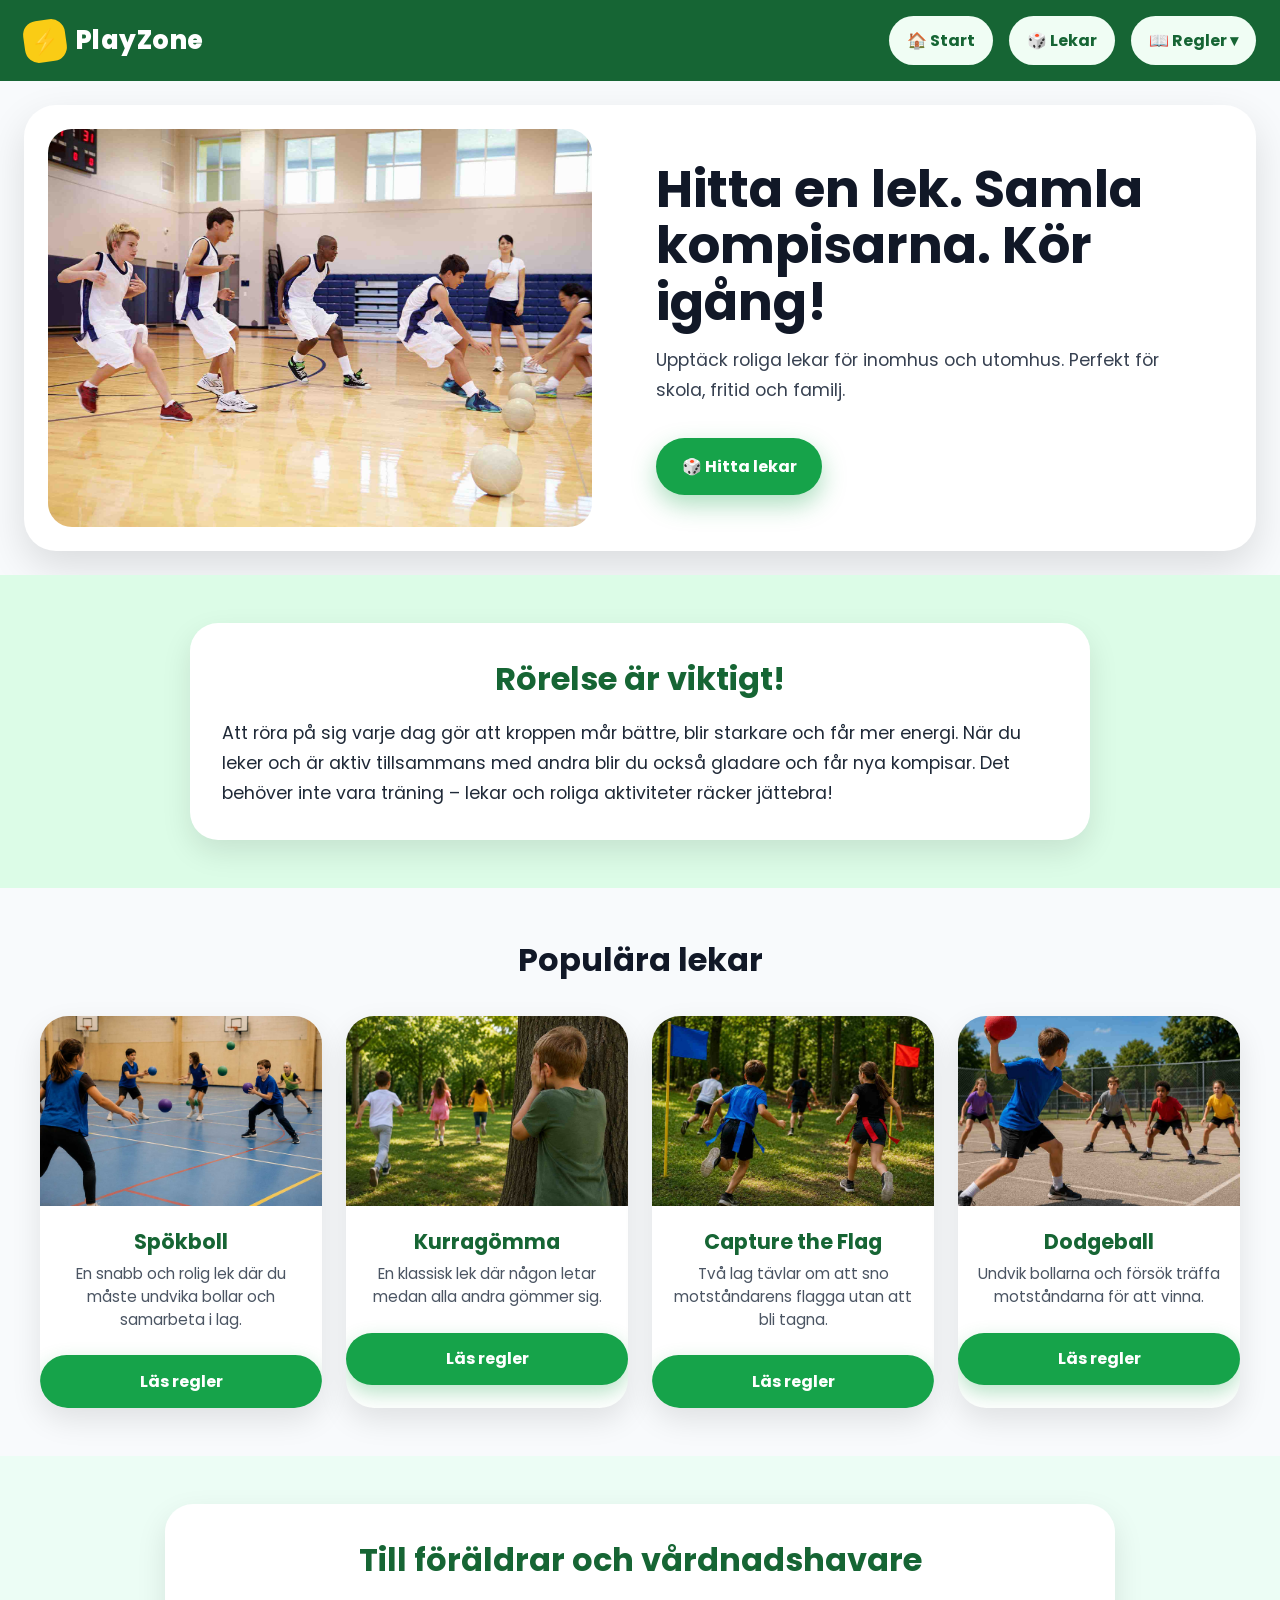
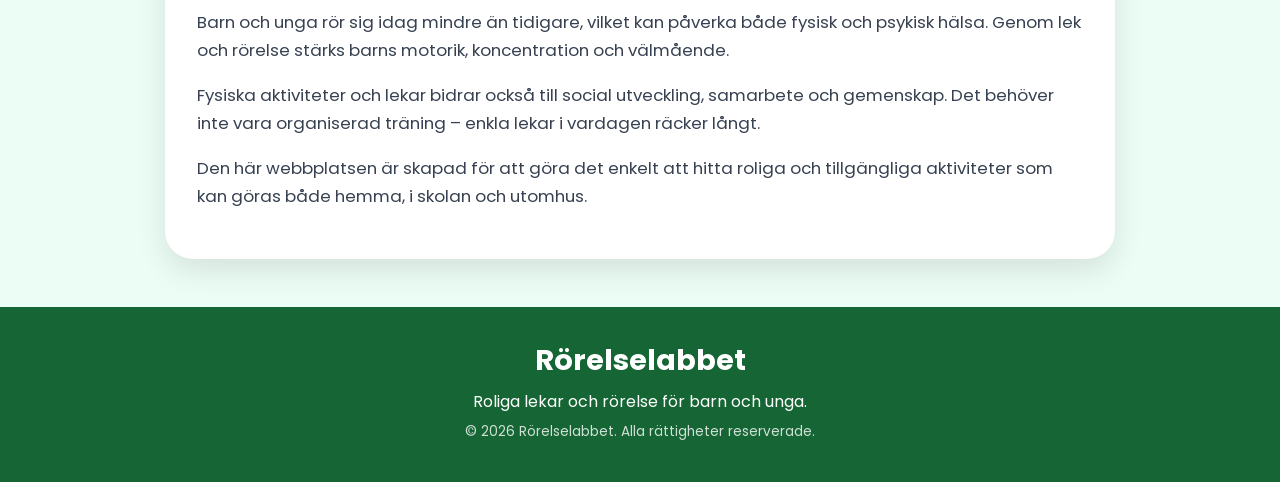
==== index.html @ 44d706b6 "Första versionen av PlayZone" ====
<!DOCTYPE html>
<html lang="sv">
<head>
    <meta charset="UTF-8">
    <meta name="viewport" content="width=device-width, initial-scale=1.0">
    <title>Rörelselabbet</title>

    <link rel="preconnect" href="https://fonts.googleapis.com">
    <link href="https://fonts.googleapis.com/css2?family=Poppins:wght@400;500;600;700&display=swap" rel="stylesheet">

    <link rel="stylesheet" href="css/index.style.css">
</head>
<body>

<nav>
    <div class="logo">
    <span class="logo-icon">⚡</span>
    <span class="logo-text">PlayZone</span>
</div>

    <input type="checkbox" id="menu-toggle">
</div>

    <div class="nav-links">

        <a href="index.html">🏠 Start</a>

        <a href="lekar.html">🎲 Lekar</a>

        <div class="dropdown">

           
<details class="dropdown-menu">
    <summary>📖 Regler ▾</summary>
                <a href="spokboll.html">Spökboll</a>
                <a href="kurragomma.html">Kurragömma</a>
                <a href="capturetheflagg.html">Capture the Flag</a>
                <a href="dogdeball.html">Dodgeball</a>
                <a href="stafett.html">Stafett</a>
                <a href="tagen.html">Tagen</a>
                <a href="king.html">King</a>
                <a href="hinderbana.html">Hinderbana</a>
            </div>

        </div>

    </div>
</nav>

<section class="hero">
    <div class="hero-split">

        <div class="hero-image">
            <img src="images/startsida.jpg" alt="Barn som leker">
        </div>

        <div class="hero-text">
          

            <h1>Hitta en lek. Samla kompisarna. Kör igång!</h1>

            <p>
                Upptäck roliga lekar för inomhus och utomhus.
                Perfekt för skola, fritid och familj.
            </p>

            <a href="lekar.html" class="hero-btn">🎲 Hitta lekar</a>
        </div>

    </div>
</section>

<section class="info-section">
    <div class="info-box">
        <h2>Rörelse är viktigt!</h2>

        <p>
            Att röra på sig varje dag gör att kroppen mår bättre, blir starkare och får mer energi.
            När du leker och är aktiv tillsammans med andra blir du också gladare och får nya kompisar.
            Det behöver inte vara träning – lekar och roliga aktiviteter räcker jättebra!
        </p>
    </div>
</section>

<section class="cards-section">
    <h2>Populära lekar</h2>

    <div class="cards-grid">

        <div class="card">
            <img src="images/spokboll.jpg" alt="Spökboll">
            <div class="card-content">
                <h3>Spökboll</h3>
                <p>En snabb och rolig lek där du måste undvika bollar och samarbeta i lag.</p>
                 <a href="spokboll.html" class="game-btn">Läs regler</a>
            </div>
        </div>

        <div class="card">
            <img src="images/kurragomma.jpg" alt="Kurragömma">
            <div class="card-content">
                <h3>Kurragömma</h3>
                <p>En klassisk lek där någon letar medan alla andra gömmer sig.</p>
                 <a href="kurragomma.html" class="game-btn">Läs regler</a>
            </div>
        </div>

        <div class="card">
            <img src="images/capturetheflagg.jpg" alt="Capture the Flag">
            <div class="card-content">
                <h3>Capture the Flag</h3>
                <p>Två lag tävlar om att sno motståndarens flagga utan att bli tagna.</p>
                 <a href="capturetheflagg.html" class="game-btn">Läs regler</a>
            </div>
        </div>

        <div class="card">
            <img src="images/dogdeball.jpg" alt="Dodgeball">
            <div class="card-content">
                <h3>Dodgeball</h3>
                <p>Undvik bollarna och försök träffa motståndarna för att vinna.</p>
                  <a href="dogdeball.html" class="game-btn">Läs regler</a>
            </div>
        </div>

    </div>
</section>

<section class="parents-section">
    <div class="parents-box">
        <h2>Till föräldrar och vårdnadshavare</h2>

        <p>
            Barn och unga rör sig idag mindre än tidigare, vilket kan påverka både fysisk och psykisk hälsa.
            Genom lek och rörelse stärks barns motorik, koncentration och välmående.
        </p>

        <p>
            Fysiska aktiviteter och lekar bidrar också till social utveckling, samarbete och gemenskap.
            Det behöver inte vara organiserad träning – enkla lekar i vardagen räcker långt.
        </p>

        <p>
            Den här webbplatsen är skapad för att göra det enkelt att hitta roliga och tillgängliga aktiviteter
            som kan göras både hemma, i skolan och utomhus.
        </p>
    </div>
</section>

<footer class="footer">
    <div class="footer-content">
        <h3>Rörelselabbet</h3>

        <p>Roliga lekar och rörelse för barn och unga.</p>

        <p class="small-text">
            © 2026 Rörelselabbet. Alla rättigheter reserverade.
        </p>
    </div>
</footer>

</body>
</html>
---- css/index.style.css ----
*{
    margin: 0;
    padding: 0;
    box-sizing: border-box;
}

body{
    font-family: "Poppins", Arial, sans-serif;
    background: #F8FAFC;
    color: #1F2937;
}

/* NAVIGATION */

nav{
    background: #166534;
    padding: 1rem 1.5rem;
}

.nav-container{
    display: flex;
    justify-content: space-between;
    align-items: center;
}

.logo{
    display: flex;
    align-items: center;
    gap: 0.6rem;

    color: white;
    font-weight: 800;
}

.logo-icon{
    background: #FACC15;
    color: #166534;

    width: 42px;
    height: 42px;

    display: flex;
    align-items: center;
    justify-content: center;

    border-radius: 14px;

    font-size: 1.4rem;

    transform: rotate(-8deg);
}

.logo-text{
    font-size: 1.6rem;
    letter-spacing: 0.5px;
}

.menu-btn{
    color: white;
    font-size: 2rem;
    cursor: pointer;
}

#menu-toggle{
    display: none;
}

.nav-links{
    display: none;
    flex-direction: column;
    gap: 1rem;
    margin-top: 1rem;
}

.nav-links a{
    text-decoration: none;
    color: #166534;
    background: #F0FDF4;
    padding: 12px 18px;
    border-radius: 999px;
    font-weight: 700;
    transition: 0.2s;
}

.nav-links a:hover{
    background: #BBF7D0;
    transform: translateY(-2px);
}

#menu-toggle:checked ~ .nav-links{
    display: flex;
}

/* ===== REGELMENY ===== */

.dropdown-menu{
    position: relative;
}

.dropdown-menu summary{
    list-style: none;
    cursor: pointer;
    background: #F0FDF4;
    color: #166534;
    padding: 12px 18px;
    border-radius: 999px;
    font-weight: 700;
}

.dropdown-menu summary::-webkit-details-marker{
    display: none;
}

.dropdown-menu a{
    display: none;
}

.dropdown-menu[open] a{
    display: block;
    text-decoration: none;
    color: #166534;
    background: white;
    padding: 10px 14px;
    border-radius: 12px;
    font-weight: 600;
    margin-top: 0.3rem;
}

.dropdown-menu[open]{
    background: white;
    border-radius: 20px;
    padding: 0.5rem;
    box-shadow: 0 12px 30px rgba(0,0,0,.15);
}

/* Desktop/iPad: gör dropdownen flytande så den inte puttar runt menyn */
@media (min-width: 768px){
    .dropdown-menu[open]{
        position: absolute;
        right: 0;
        top: 100%;
        min-width: 220px;
        z-index: 999;
    }

    .nav-links{
        position: relative;
        align-items: center;
    }
}

/* HERO */

.hero{
    padding: 1.5rem;
}

.hero-split{
    display: flex;
    align-items: stretch;
    gap: 2rem;
    background: white;
    border-radius: 32px;
    padding: 1.5rem;
    box-shadow: 0 16px 40px rgba(0,0,0,0.12);
}

.hero-image{
    flex: 1;
}

.hero-image img{
    width: 100%;
    height: 100%;
    min-height: 360px;
    object-fit: cover;
    display: block;
    border-radius: 24px;
}

.hero-text{
    flex: 1;
    padding: 2rem;
    display: flex;
    flex-direction: column;
    justify-content: center;
    text-align: left;
}

.hero-text h1{
    font-size: clamp(2rem, 4vw, 3.4rem);
    line-height: 1.1;
    margin-bottom: 1rem;
    color: #111827;
}

.hero-text p{
    font-size: 1.1rem;
    line-height: 1.7;
    margin-bottom: 2rem;
    color: #374151;
}

.hero-btn{
    display: inline-block;
    width: fit-content;
    background: #16A34A;
    color: white;
    text-decoration: none;
    padding: 1rem 1.6rem;
    border-radius: 999px;
    font-weight: 700;
    box-shadow: 0 10px 25px rgba(22,163,74,0.35);
    transition: 0.2s;
}

.hero-btn:hover{
    transform: translateY(-3px);
    background: #15803D;
}

/* INFO */

.info-section{
    padding: 3rem 1.5rem;
    background: #DCFCE7;
}

.info-box{
    max-width: 900px;
    margin: auto;
    background: white;
    border-radius: 28px;
    padding: 2rem;
    box-shadow: 0 12px 30px rgba(0,0,0,0.10);
}

.info-box h2{
    text-align: center;
    font-size: 2rem;
    margin-bottom: 1rem;
    color: #166534;
}

.info-box p{
    text-align: left;
    font-size: 1.1rem;
    line-height: 1.7;
}

/* CARDS */

.cards-section{
    padding: 3rem 1.5rem;
    background: #F8FAFC;
     text-align: center;
}

.cards-section h2{
    max-width: 1200px;
    margin: 0 auto 2rem;
    font-size: 2rem;
    color: #111827;
    text-align: center;
  
}

.cards-grid{
    display: grid;
    grid-template-columns: 1fr;
    gap: 1.5rem;
    max-width: 1200px;
    margin: auto;
}

.card{
    background: white;
    border-radius: 28px;
    overflow: hidden;
    box-shadow: 0 12px 30px rgba(0,0,0,0.10);
    transition: 0.25s ease;
    color: #1F2937;
}

.card:hover{
    transform: translateY(-8px);
    box-shadow: 0 18px 45px rgba(0,0,0,0.16);
}

.card img{
    width: 100%;
    height: 190px;
    object-fit: cover;
    display: block;
}

.card h3{
    padding: 1.2rem 1.2rem 0.4rem;
    font-size: 1.3rem;
    color: #166534;
    
}

.card p{
    padding: 0 1.2rem 1.5rem;
    font-size: 0.95rem;
    line-height: 1.5;
    color: #4B5563;
  
}

.game-btn{
    display: block;
    text-align: center;
    background: #16A34A;
    color: white;
    text-decoration: none;
    padding: 0.85rem 1rem;
    border-radius: 999px;
    font-weight: 700;
    box-shadow: 0 8px 20px rgba(22,163,74,0.3);
    transition: 0.2s;
}

.game-btn:hover{
    background: #076528 ;
    transform: translateY(-2px);
}

/* FÖRÄLDRAR */

.parents-section{
    padding: 3rem 1.5rem;
    background: #ECFDF5;
}

.parents-box{
    max-width: 950px;
    margin: auto;
    background: white;
    border-radius: 28px;
    padding: 2rem;
    box-shadow: 0 12px 30px rgba(0,0,0,0.10);
}

.parents-box h2{
    text-align: center;
    margin-bottom: 1.5rem;
    font-size: 2rem;
    color: #166534;
}

.parents-box p{
    text-align: left;
    margin-bottom: 1rem;
    line-height: 1.7;
    font-size: 1.05rem;
    color: #374151;
}

/* FOOTER */

.footer{
    background: #166534;
    color: white;
    padding: 2rem 1rem;
    text-align: center;
}

.footer-content{
    max-width: 1200px;
    margin: auto;
}

.footer h3{
    font-size: 1.8rem;
    margin-bottom: 0.5rem;
}

.footer p{
    margin-bottom: 0.5rem;
    line-height: 1.5;
}

.small-text{
    font-size: 0.85rem;
    opacity: 0.8;
}

/* MOBIL */

@media (max-width: 767px){

    .hero{
        padding: 1rem;
    }

    .hero-split{
        flex-direction: column;
        gap: 1rem;
        padding: 1rem;
        border-radius: 24px;
    }

    .hero-image img{
        min-height: 230px;
        border-radius: 20px;
    }

    .hero-text{
        padding: 1rem;
    }

    .hero-text h1{
        font-size: 2rem;
    }

    .hero-text p{
        font-size: 1rem;
    }

    .hero-btn{
        width: 100%;
        text-align: center;
    }
}

/* IPAD */

@media (min-width: 768px){

    nav{
        display: flex;
        justify-content: space-between;
        align-items: center;
    }

    .menu-btn{
        display: none;
    }

    .nav-links{
        display: flex;
        flex-direction: row;
        margin-top: 0;
    }

    .nav-container{
        display: block;
    }

    .cards-grid{
        grid-template-columns: repeat(2, 1fr);
    }
}

/* DESKTOP */

@media (min-width: 1024px){

    .cards-grid{
        grid-template-columns: repeat(4, 1fr);
    }
}
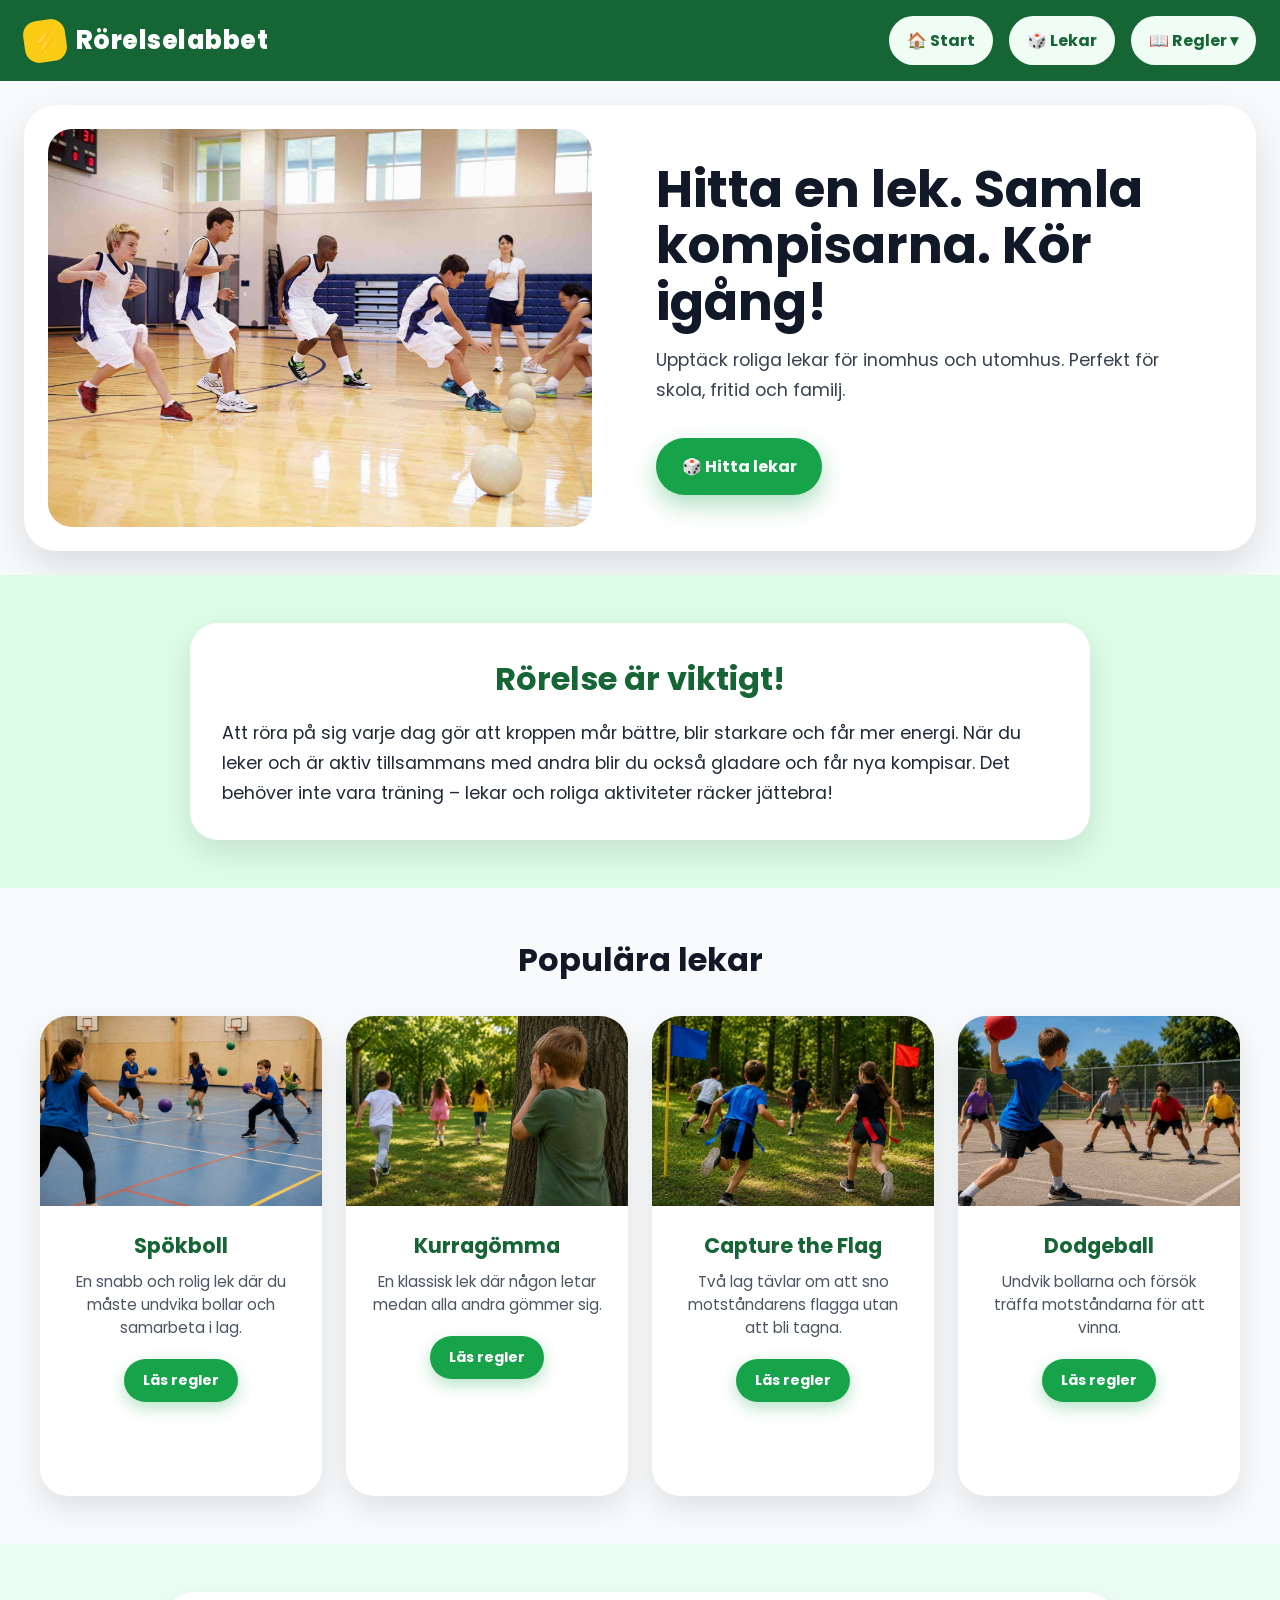
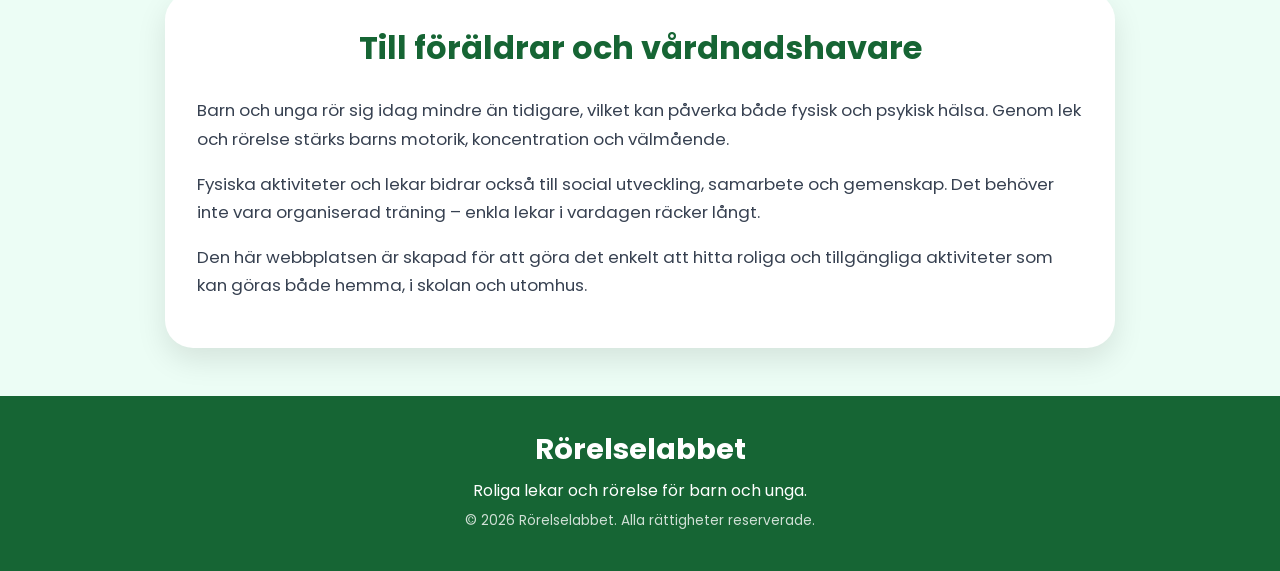
==== commit 3b18b5d4: "massa ändringar" ====
--- a/index.html
+++ b/index.html
@@ -6,158 +6,155 @@
     <title>Rörelselabbet</title>
 
     <link rel="preconnect" href="https://fonts.googleapis.com">
+    <link rel="preconnect" href="https://fonts.gstatic.com" crossorigin>
     <link href="https://fonts.googleapis.com/css2?family=Poppins:wght@400;500;600;700&display=swap" rel="stylesheet">
 
     <link rel="stylesheet" href="css/index.style.css">
 </head>
+
 <body>
 
-<nav>
-    <div class="logo">
-    <span class="logo-icon">⚡</span>
-    <span class="logo-text">PlayZone</span>
-</div>
-
-    <input type="checkbox" id="menu-toggle">
-</div>
-
-    <div class="nav-links">
-
-        <a href="index.html">🏠 Start</a>
-
-        <a href="lekar.html">🎲 Lekar</a>
-
-        <div class="dropdown">
-
-           
-<details class="dropdown-menu">
-    <summary>📖 Regler ▾</summary>
-                <a href="spokboll.html">Spökboll</a>
-                <a href="kurragomma.html">Kurragömma</a>
-                <a href="capturetheflagg.html">Capture the Flag</a>
-                <a href="dogdeball.html">Dodgeball</a>
-                <a href="stafett.html">Stafett</a>
-                <a href="tagen.html">Tagen</a>
-                <a href="king.html">King</a>
-                <a href="hinderbana.html">Hinderbana</a>
-            </div>
-
+    <nav>
+        <div class="logo">
+            <span class="logo-icon">⚡</span>
+            <span class="logo-text">Rörelselabbet</span>
         </div>
 
-    </div>
-</nav>
+        <input type="checkbox" id="menu-toggle">
 
-<section class="hero">
-    <div class="hero-split">
+        <div class="nav-links">
+            <a href="index.html">🏠 Start</a>
+            <a href="lekar.html">🎲 Lekar</a>
 
-        <div class="hero-image">
-            <img src="images/startsida.jpg" alt="Barn som leker">
-        </div>
-
-        <div class="hero-text">
-          
-
-            <h1>Hitta en lek. Samla kompisarna. Kör igång!</h1>
-
-            <p>
-                Upptäck roliga lekar för inomhus och utomhus.
-                Perfekt för skola, fritid och familj.
-            </p>
-
-            <a href="lekar.html" class="hero-btn">🎲 Hitta lekar</a>
-        </div>
-
-    </div>
-</section>
-
-<section class="info-section">
-    <div class="info-box">
-        <h2>Rörelse är viktigt!</h2>
-
-        <p>
-            Att röra på sig varje dag gör att kroppen mår bättre, blir starkare och får mer energi.
-            När du leker och är aktiv tillsammans med andra blir du också gladare och får nya kompisar.
-            Det behöver inte vara träning – lekar och roliga aktiviteter räcker jättebra!
-        </p>
-    </div>
-</section>
-
-<section class="cards-section">
-    <h2>Populära lekar</h2>
-
-    <div class="cards-grid">
-
-        <div class="card">
-            <img src="images/spokboll.jpg" alt="Spökboll">
-            <div class="card-content">
-                <h3>Spökboll</h3>
-                <p>En snabb och rolig lek där du måste undvika bollar och samarbeta i lag.</p>
-                 <a href="spokboll.html" class="game-btn">Läs regler</a>
+            <div class="dropdown">
+                <details class="dropdown-menu">
+                    <summary>📖 Regler ▾</summary>
+                    <a href="spokboll.html">Spökboll</a>
+                    <a href="kurragomma.html">Kurragömma</a>
+                    <a href="capturetheflagg.html">Capture the Flag</a>
+                    <a href="dogdeball.html">Dodgeball</a>
+                    <a href="stafett.html">Stafett</a>
+                    <a href="tagen.html">Tagen</a>
+                    <a href="king.html">King</a>
+                    <a href="hinderbana.html">Hinderbana</a>
+                </details>
             </div>
         </div>
+    </nav>
 
-        <div class="card">
-            <img src="images/kurragomma.jpg" alt="Kurragömma">
-            <div class="card-content">
-                <h3>Kurragömma</h3>
-                <p>En klassisk lek där någon letar medan alla andra gömmer sig.</p>
-                 <a href="kurragomma.html" class="game-btn">Läs regler</a>
+    <main>
+
+        <section class="hero">
+            <div class="hero-split">
+
+                <div class="hero-image">
+                    <img src="images/startsida.jpg" alt="Barn som leker">
+                </div>
+
+                <div class="hero-text">
+                    <h1>Hitta en lek. Samla kompisarna. Kör igång!</h1>
+
+                    <p>
+                        Upptäck roliga lekar för inomhus och utomhus.
+                        Perfekt för skola, fritid och familj.
+                    </p>
+
+                    <a href="lekar.html" class="hero-btn">🎲 Hitta lekar</a>
+                </div>
+
             </div>
+        </section>
+
+        <section class="info-section">
+            <div class="info-box">
+                <h2>Rörelse är viktigt!</h2>
+
+                <p>
+                    Att röra på sig varje dag gör att kroppen mår bättre, blir starkare och får mer energi.
+                    När du leker och är aktiv tillsammans med andra blir du också gladare och får nya kompisar.
+                    Det behöver inte vara träning – lekar och roliga aktiviteter räcker jättebra!
+                </p>
+            </div>
+        </section>
+
+        <section class="cards-section">
+            <h2>Populära lekar</h2>
+
+            <div class="cards-grid">
+
+                <div class="card">
+                    <img src="images/spokboll.jpg" alt="Spökboll">
+                    <div class="card-content">
+                        <h3>Spökboll</h3>
+                        <p>En snabb och rolig lek där du måste undvika bollar och samarbeta i lag.</p>
+                        <a href="spokboll.html" class="game-btn">Läs regler</a>
+                    </div>
+                </div>
+
+                <div class="card">
+                    <img src="images/kurragomma.jpg" alt="Kurragömma">
+                    <div class="card-content">
+                        <h3>Kurragömma</h3>
+                        <p>En klassisk lek där någon letar medan alla andra gömmer sig.</p>
+                        <a href="kurragomma.html" class="game-btn">Läs regler</a>
+                    </div>
+                </div>
+
+                <div class="card">
+                    <img src="images/capturetheflagg.jpg" alt="Capture the Flag">
+                    <div class="card-content">
+                        <h3>Capture the Flag</h3>
+                        <p>Två lag tävlar om att sno motståndarens flagga utan att bli tagna.</p>
+                        <a href="capturetheflagg.html" class="game-btn">Läs regler</a>
+                    </div>
+                </div>
+
+                <div class="card">
+                    <img src="images/dogdeball.jpg" alt="Dodgeball">
+                    <div class="card-content">
+                        <h3>Dodgeball</h3>
+                        <p>Undvik bollarna och försök träffa motståndarna för att vinna.</p>
+                        <a href="dogdeball.html" class="game-btn">Läs regler</a>
+                    </div>
+                </div>
+
+            </div>
+        </section>
+
+        <section class="parents-section">
+            <div class="parents-box">
+                <h2>Till föräldrar och vårdnadshavare</h2>
+
+                <p>
+                    Barn och unga rör sig idag mindre än tidigare, vilket kan påverka både fysisk och psykisk hälsa.
+                    Genom lek och rörelse stärks barns motorik, koncentration och välmående.
+                </p>
+
+                <p>
+                    Fysiska aktiviteter och lekar bidrar också till social utveckling, samarbete och gemenskap.
+                    Det behöver inte vara organiserad träning – enkla lekar i vardagen räcker långt.
+                </p>
+
+                <p>
+                    Den här webbplatsen är skapad för att göra det enkelt att hitta roliga och tillgängliga aktiviteter
+                    som kan göras både hemma, i skolan och utomhus.
+                </p>
+            </div>
+        </section>
+
+    </main>
+
+    <footer class="footer">
+        <div class="footer-content">
+            <h3>Rörelselabbet</h3>
+
+            <p>Roliga lekar och rörelse för barn och unga.</p>
+
+            <p class="small-text">
+                © 2026 Rörelselabbet. Alla rättigheter reserverade.
+            </p>
         </div>
-
-        <div class="card">
-            <img src="images/capturetheflagg.jpg" alt="Capture the Flag">
-            <div class="card-content">
-                <h3>Capture the Flag</h3>
-                <p>Två lag tävlar om att sno motståndarens flagga utan att bli tagna.</p>
-                 <a href="capturetheflagg.html" class="game-btn">Läs regler</a>
-            </div>
-        </div>
-
-        <div class="card">
-            <img src="images/dogdeball.jpg" alt="Dodgeball">
-            <div class="card-content">
-                <h3>Dodgeball</h3>
-                <p>Undvik bollarna och försök träffa motståndarna för att vinna.</p>
-                  <a href="dogdeball.html" class="game-btn">Läs regler</a>
-            </div>
-        </div>
-
-    </div>
-</section>
-
-<section class="parents-section">
-    <div class="parents-box">
-        <h2>Till föräldrar och vårdnadshavare</h2>
-
-        <p>
-            Barn och unga rör sig idag mindre än tidigare, vilket kan påverka både fysisk och psykisk hälsa.
-            Genom lek och rörelse stärks barns motorik, koncentration och välmående.
-        </p>
-
-        <p>
-            Fysiska aktiviteter och lekar bidrar också till social utveckling, samarbete och gemenskap.
-            Det behöver inte vara organiserad träning – enkla lekar i vardagen räcker långt.
-        </p>
-
-        <p>
-            Den här webbplatsen är skapad för att göra det enkelt att hitta roliga och tillgängliga aktiviteter
-            som kan göras både hemma, i skolan och utomhus.
-        </p>
-    </div>
-</section>
-
-<footer class="footer">
-    <div class="footer-content">
-        <h3>Rörelselabbet</h3>
-
-        <p>Roliga lekar och rörelse för barn och unga.</p>
-
-        <p class="small-text">
-            © 2026 Rörelselabbet. Alla rättigheter reserverade.
-        </p>
-    </div>
-</footer>
+    </footer>
 
 </body>
 </html>
--- a/css/index.style.css
+++ b/css/index.style.css
@@ -1,10 +1,10 @@
-*{
+* {
     margin: 0;
     padding: 0;
     box-sizing: border-box;
 }
 
-body{
+body {
     font-family: "Poppins", Arial, sans-serif;
     background: #F8FAFC;
     color: #1F2937;
@@ -12,67 +12,62 @@
 
 /* NAVIGATION */
 
-nav{
+nav {
     background: #166534;
     padding: 1rem 1.5rem;
-}
-
-.nav-container{
-    display: flex;
+    display: flex;
+    flex-wrap: wrap;
+    align-items: center;
     justify-content: space-between;
-    align-items: center;
-}
-
-.logo{
+    position: relative;
+}
+
+.logo {
     display: flex;
     align-items: center;
     gap: 0.6rem;
-
     color: white;
     font-weight: 800;
 }
 
-.logo-icon{
+.logo-icon {
     background: #FACC15;
     color: #166534;
-
     width: 42px;
     height: 42px;
-
     display: flex;
     align-items: center;
     justify-content: center;
-
     border-radius: 14px;
-
     font-size: 1.4rem;
-
     transform: rotate(-8deg);
 }
 
-.logo-text{
+.logo-text {
     font-size: 1.6rem;
     letter-spacing: 0.5px;
 }
 
-.menu-btn{
+.menu-btn {
     color: white;
     font-size: 2rem;
     cursor: pointer;
 }
 
-#menu-toggle{
+#menu-toggle {
     display: none;
 }
 
-.nav-links{
+.nav-links {
     display: none;
+    width: 100%;
     flex-direction: column;
     gap: 1rem;
     margin-top: 1rem;
 }
 
-.nav-links a{
+.nav-links a,
+.dropdown-menu summary {
     text-decoration: none;
     color: #166534;
     background: #F0FDF4;
@@ -82,94 +77,74 @@
     transition: 0.2s;
 }
 
-.nav-links a:hover{
+.nav-links a:hover,
+.dropdown-menu summary:hover {
     background: #BBF7D0;
     transform: translateY(-2px);
 }
 
-#menu-toggle:checked ~ .nav-links{
-    display: flex;
-}
-
-/* ===== REGELMENY ===== */
-
-.dropdown-menu{
+#menu-toggle:checked ~ .nav-links {
+    display: flex;
+}
+
+/* DROPDOWN */
+
+.dropdown-menu {
     position: relative;
 }
 
-.dropdown-menu summary{
+.dropdown-menu summary {
     list-style: none;
     cursor: pointer;
-    background: #F0FDF4;
-    color: #166534;
-    padding: 12px 18px;
-    border-radius: 999px;
-    font-weight: 700;
-}
-
-.dropdown-menu summary::-webkit-details-marker{
+}
+
+.dropdown-menu summary::-webkit-details-marker {
     display: none;
 }
 
-.dropdown-menu a{
+.dropdown-menu a {
     display: none;
 }
 
-.dropdown-menu[open] a{
+.dropdown-menu[open] {
+    background: white;
+    border-radius: 20px;
+    padding: 0.5rem;
+    box-shadow: 0 12px 30px rgba(0, 0, 0, 0.15);
+}
+
+.dropdown-menu[open] a {
     display: block;
-    text-decoration: none;
-    color: #166534;
-    background: white;
+    background: white;
+    color: #166534;
     padding: 10px 14px;
     border-radius: 12px;
     font-weight: 600;
     margin-top: 0.3rem;
 }
 
-.dropdown-menu[open]{
-    background: white;
-    border-radius: 20px;
-    padding: 0.5rem;
-    box-shadow: 0 12px 30px rgba(0,0,0,.15);
-}
-
-/* Desktop/iPad: gör dropdownen flytande så den inte puttar runt menyn */
-@media (min-width: 768px){
-    .dropdown-menu[open]{
-        position: absolute;
-        right: 0;
-        top: 100%;
-        min-width: 220px;
-        z-index: 999;
-    }
-
-    .nav-links{
-        position: relative;
-        align-items: center;
-    }
-}
-
 /* HERO */
 
-.hero{
+.hero {
     padding: 1.5rem;
 }
 
-.hero-split{
+.hero-split {
     display: flex;
     align-items: stretch;
     gap: 2rem;
     background: white;
     border-radius: 32px;
     padding: 1.5rem;
-    box-shadow: 0 16px 40px rgba(0,0,0,0.12);
-}
-
-.hero-image{
+    box-shadow: 0 16px 40px rgba(0, 0, 0, 0.12);
+}
+
+.hero-image,
+.hero-text {
     flex: 1;
 }
 
-.hero-image img{
+.hero-image img {
     width: 100%;
     height: 100%;
     min-height: 360px;
@@ -178,8 +153,7 @@
     border-radius: 24px;
 }
 
-.hero-text{
-    flex: 1;
+.hero-text {
     padding: 2rem;
     display: flex;
     flex-direction: column;
@@ -187,21 +161,21 @@
     text-align: left;
 }
 
-.hero-text h1{
+.hero-text h1 {
     font-size: clamp(2rem, 4vw, 3.4rem);
     line-height: 1.1;
     margin-bottom: 1rem;
     color: #111827;
 }
 
-.hero-text p{
+.hero-text p {
     font-size: 1.1rem;
     line-height: 1.7;
     margin-bottom: 2rem;
     color: #374151;
 }
 
-.hero-btn{
+.hero-btn {
     display: inline-block;
     width: fit-content;
     background: #16A34A;
@@ -210,39 +184,39 @@
     padding: 1rem 1.6rem;
     border-radius: 999px;
     font-weight: 700;
-    box-shadow: 0 10px 25px rgba(22,163,74,0.35);
+    box-shadow: 0 10px 25px rgba(22, 163, 74, 0.35);
     transition: 0.2s;
 }
 
-.hero-btn:hover{
+.hero-btn:hover {
     transform: translateY(-3px);
     background: #15803D;
 }
 
 /* INFO */
 
-.info-section{
+.info-section {
     padding: 3rem 1.5rem;
     background: #DCFCE7;
 }
 
-.info-box{
+.info-box {
     max-width: 900px;
     margin: auto;
     background: white;
     border-radius: 28px;
     padding: 2rem;
-    box-shadow: 0 12px 30px rgba(0,0,0,0.10);
-}
-
-.info-box h2{
+    box-shadow: 0 12px 30px rgba(0, 0, 0, 0.10);
+}
+
+.info-box h2 {
     text-align: center;
     font-size: 2rem;
     margin-bottom: 1rem;
     color: #166534;
 }
 
-.info-box p{
+.info-box p {
     text-align: left;
     font-size: 1.1rem;
     line-height: 1.7;
@@ -250,22 +224,20 @@
 
 /* CARDS */
 
-.cards-section{
+.cards-section {
     padding: 3rem 1.5rem;
     background: #F8FAFC;
-     text-align: center;
-}
-
-.cards-section h2{
+    text-align: center;
+}
+
+.cards-section h2 {
     max-width: 1200px;
     margin: 0 auto 2rem;
     font-size: 2rem;
     color: #111827;
-    text-align: center;
-  
-}
-
-.cards-grid{
+}
+
+.cards-grid {
     display: grid;
     grid-template-columns: 1fr;
     gap: 1.5rem;
@@ -273,84 +245,88 @@
     margin: auto;
 }
 
-.card{
+.card {
     background: white;
     border-radius: 28px;
     overflow: hidden;
-    box-shadow: 0 12px 30px rgba(0,0,0,0.10);
+    box-shadow: 0 12px 30px rgba(0, 0, 0, 0.10);
     transition: 0.25s ease;
     color: #1F2937;
-}
-
-.card:hover{
+    min-height: 480px;
+}
+
+.card:hover {
     transform: translateY(-8px);
-    box-shadow: 0 18px 45px rgba(0,0,0,0.16);
-}
-
-.card img{
+    box-shadow: 0 18px 45px rgba(0, 0, 0, 0.16);
+}
+
+.card img {
     width: 100%;
     height: 190px;
     object-fit: cover;
     display: block;
 }
 
-.card h3{
-    padding: 1.2rem 1.2rem 0.4rem;
+.card-content {
+    padding: 1.5rem;
+}
+
+.card h3 {
     font-size: 1.3rem;
     color: #166534;
-    
-}
-
-.card p{
-    padding: 0 1.2rem 1.5rem;
+    margin-bottom: 0.6rem;
+}
+
+.card p {
     font-size: 0.95rem;
     line-height: 1.5;
     color: #4B5563;
-  
-}
-
-.game-btn{
-    display: block;
+    margin-bottom: 1.2rem;
+}
+
+.game-btn {
+    display: inline-block;
     text-align: center;
     background: #16A34A;
     color: white;
     text-decoration: none;
-    padding: 0.85rem 1rem;
+    padding: 0.7rem 1.2rem;
     border-radius: 999px;
     font-weight: 700;
-    box-shadow: 0 8px 20px rgba(22,163,74,0.3);
+    font-size: 0.9rem;
+    box-shadow: 0 6px 16px rgba(22, 163, 74, 0.3);
     transition: 0.2s;
 }
 
-.game-btn:hover{
-    background: #076528 ;
+.game-btn:hover {
+    background: #076528;
     transform: translateY(-2px);
 }
 
 /* FÖRÄLDRAR */
 
-.parents-section{
+.parents-section {
     padding: 3rem 1.5rem;
     background: #ECFDF5;
 }
 
-.parents-box{
+.parents-box {
     max-width: 950px;
     margin: auto;
     background: white;
     border-radius: 28px;
     padding: 2rem;
-    box-shadow: 0 12px 30px rgba(0,0,0,0.10);
-}
-
-.parents-box h2{
+    box-shadow: 0 12px 30px rgba(0, 0, 0, 0.10);
+}
+
+.parents-box h2 {
     text-align: center;
     margin-bottom: 1.5rem;
     font-size: 2rem;
     color: #166534;
 }
 
-.parents-box p{
+.parents-box p {
     text-align: left;
     margin-bottom: 1rem;
     line-height: 1.7;
@@ -360,66 +336,65 @@
 
 /* FOOTER */
 
-.footer{
+.footer {
     background: #166534;
     color: white;
     padding: 2rem 1rem;
     text-align: center;
 }
 
-.footer-content{
+.footer-content {
     max-width: 1200px;
     margin: auto;
 }
 
-.footer h3{
+.footer h3 {
     font-size: 1.8rem;
     margin-bottom: 0.5rem;
 }
 
-.footer p{
+.footer p {
     margin-bottom: 0.5rem;
     line-height: 1.5;
 }
 
-.small-text{
+.small-text {
     font-size: 0.85rem;
     opacity: 0.8;
 }
 
 /* MOBIL */
 
-@media (max-width: 767px){
-
-    .hero{
+@media (max-width: 767px) {
+    .hero {
         padding: 1rem;
     }
 
-    .hero-split{
+    .hero-split {
         flex-direction: column;
         gap: 1rem;
         padding: 1rem;
         border-radius: 24px;
     }
 
-    .hero-image img{
+    .hero-image img {
         min-height: 230px;
         border-radius: 20px;
     }
 
-    .hero-text{
+    .hero-text {
         padding: 1rem;
     }
 
-    .hero-text h1{
+    .hero-text h1 {
         font-size: 2rem;
     }
 
-    .hero-text p{
+    .hero-text p {
         font-size: 1rem;
     }
 
-    .hero-btn{
+    .hero-btn {
         width: 100%;
         text-align: center;
     }
@@ -427,38 +402,36 @@
 
 /* IPAD */
 
-@media (min-width: 768px){
-
-    nav{
+@media (min-width: 768px) {
+    .menu-btn {
+        display: none;
+    }
+
+    .nav-links {
         display: flex;
-        justify-content: space-between;
+        width: auto;
+        flex-direction: row;
         align-items: center;
-    }
-
-    .menu-btn{
-        display: none;
-    }
-
-    .nav-links{
-        display: flex;
-        flex-direction: row;
         margin-top: 0;
     }
 
-    .nav-container{
-        display: block;
-    }
-
-    .cards-grid{
+    .dropdown-menu[open] {
+        position: absolute;
+        right: 0;
+        top: 100%;
+        min-width: 220px;
+        z-index: 999;
+    }
+
+    .cards-grid {
         grid-template-columns: repeat(2, 1fr);
     }
 }
 
 /* DESKTOP */
 
-@media (min-width: 1024px){
-
-    .cards-grid{
+@media (min-width: 1024px) {
+    .cards-grid {
         grid-template-columns: repeat(4, 1fr);
     }
 }
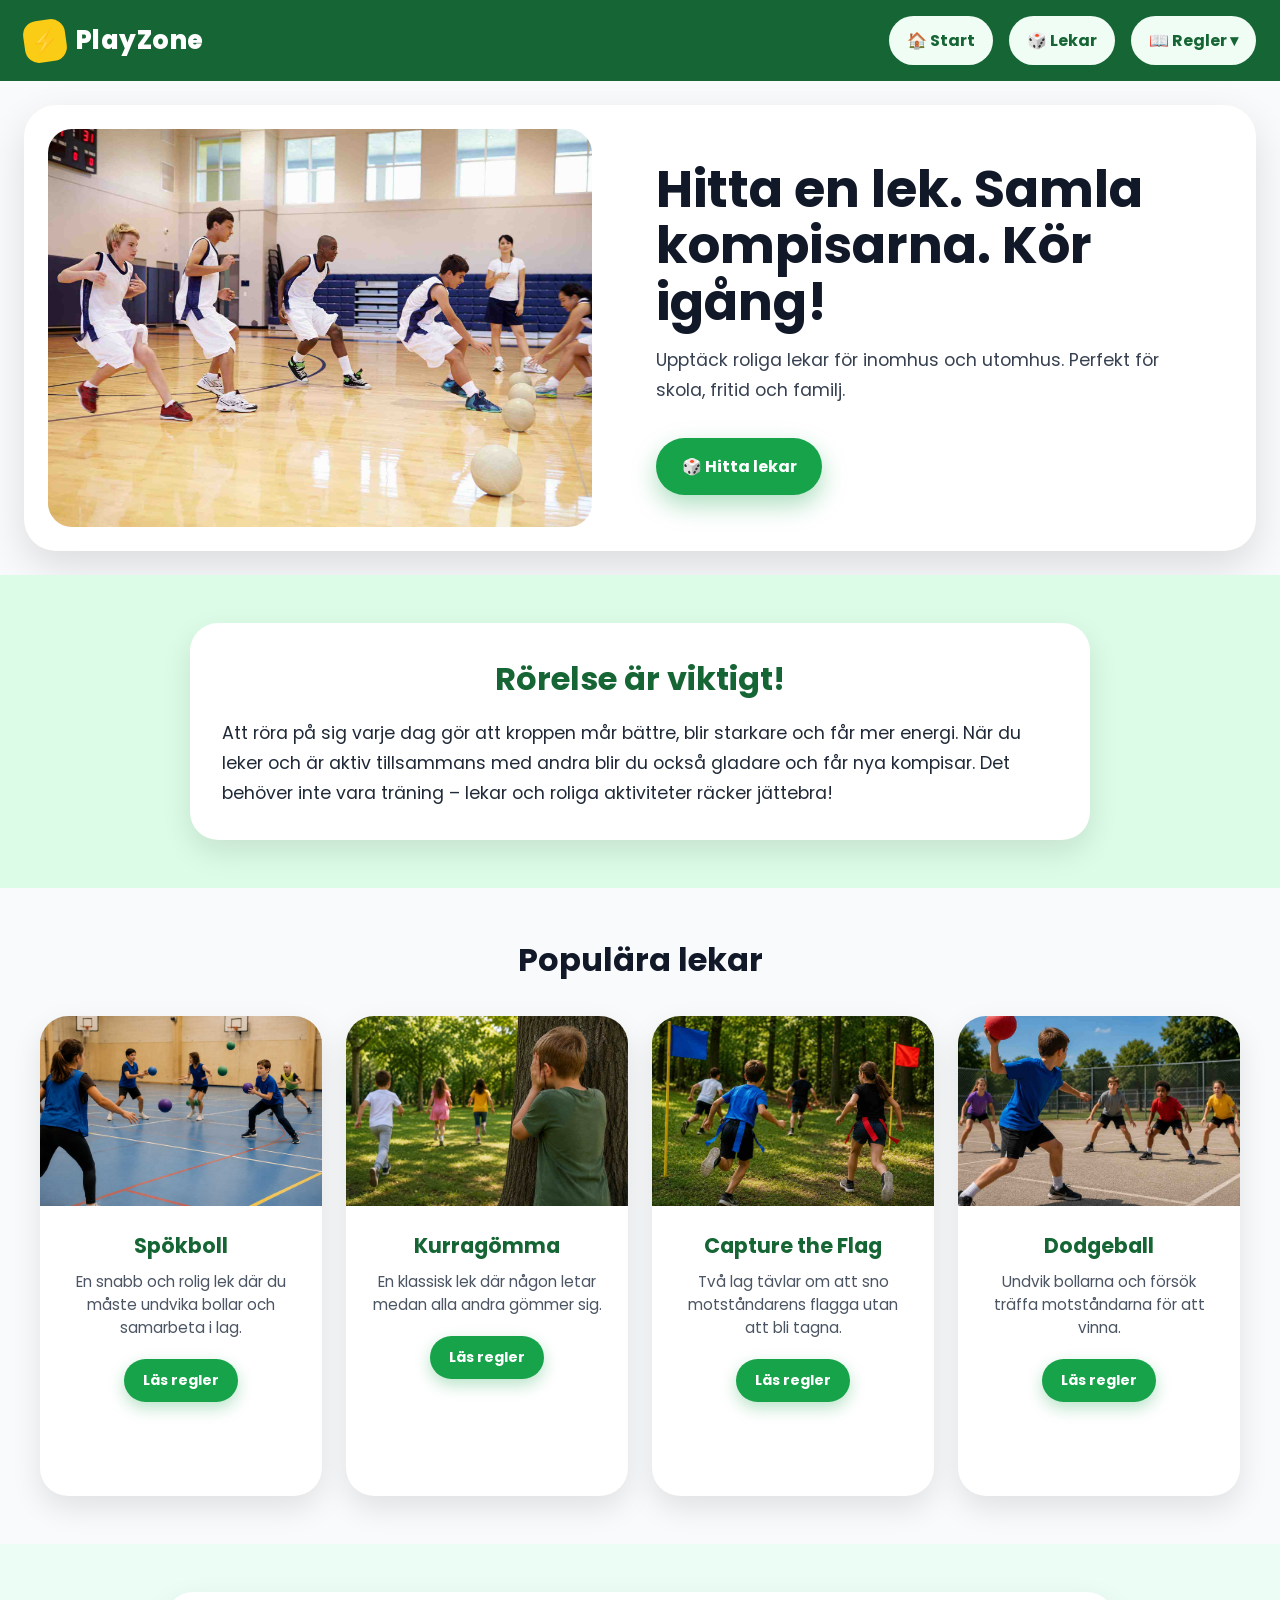
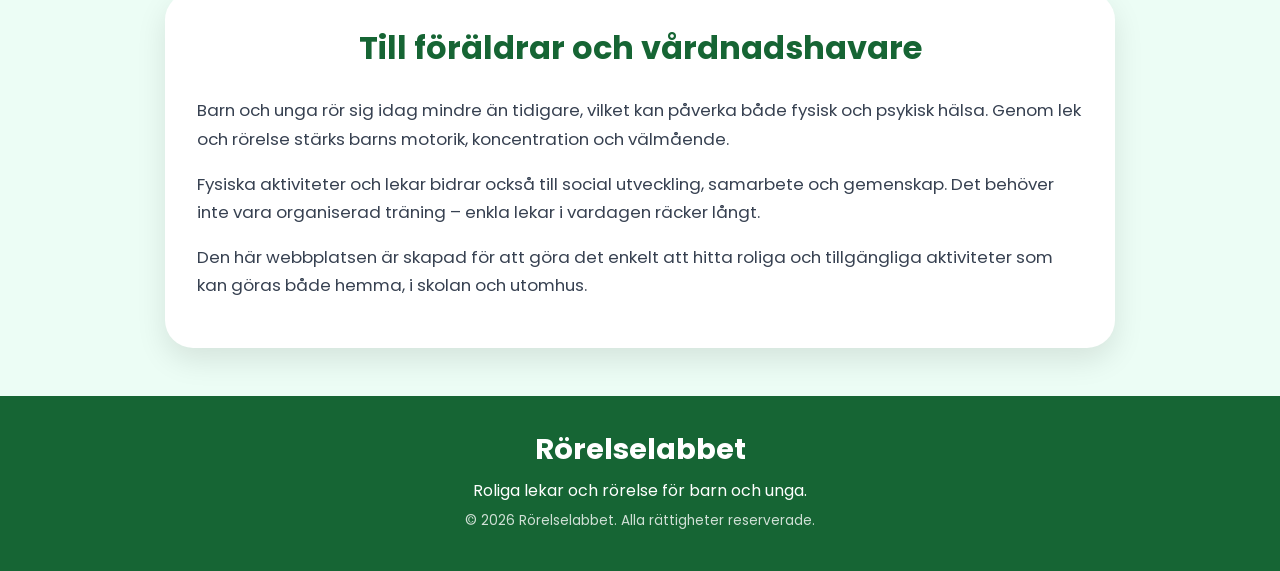
==== commit 68f39c6e: "ändring av loggan" ====
--- a/index.html
+++ b/index.html
@@ -17,7 +17,7 @@
     <nav>
         <div class="logo">
             <span class="logo-icon">⚡</span>
-            <span class="logo-text">Rörelselabbet</span>
+            <span class="logo-text">PlayZone</span>
         </div>
 
         <input type="checkbox" id="menu-toggle">
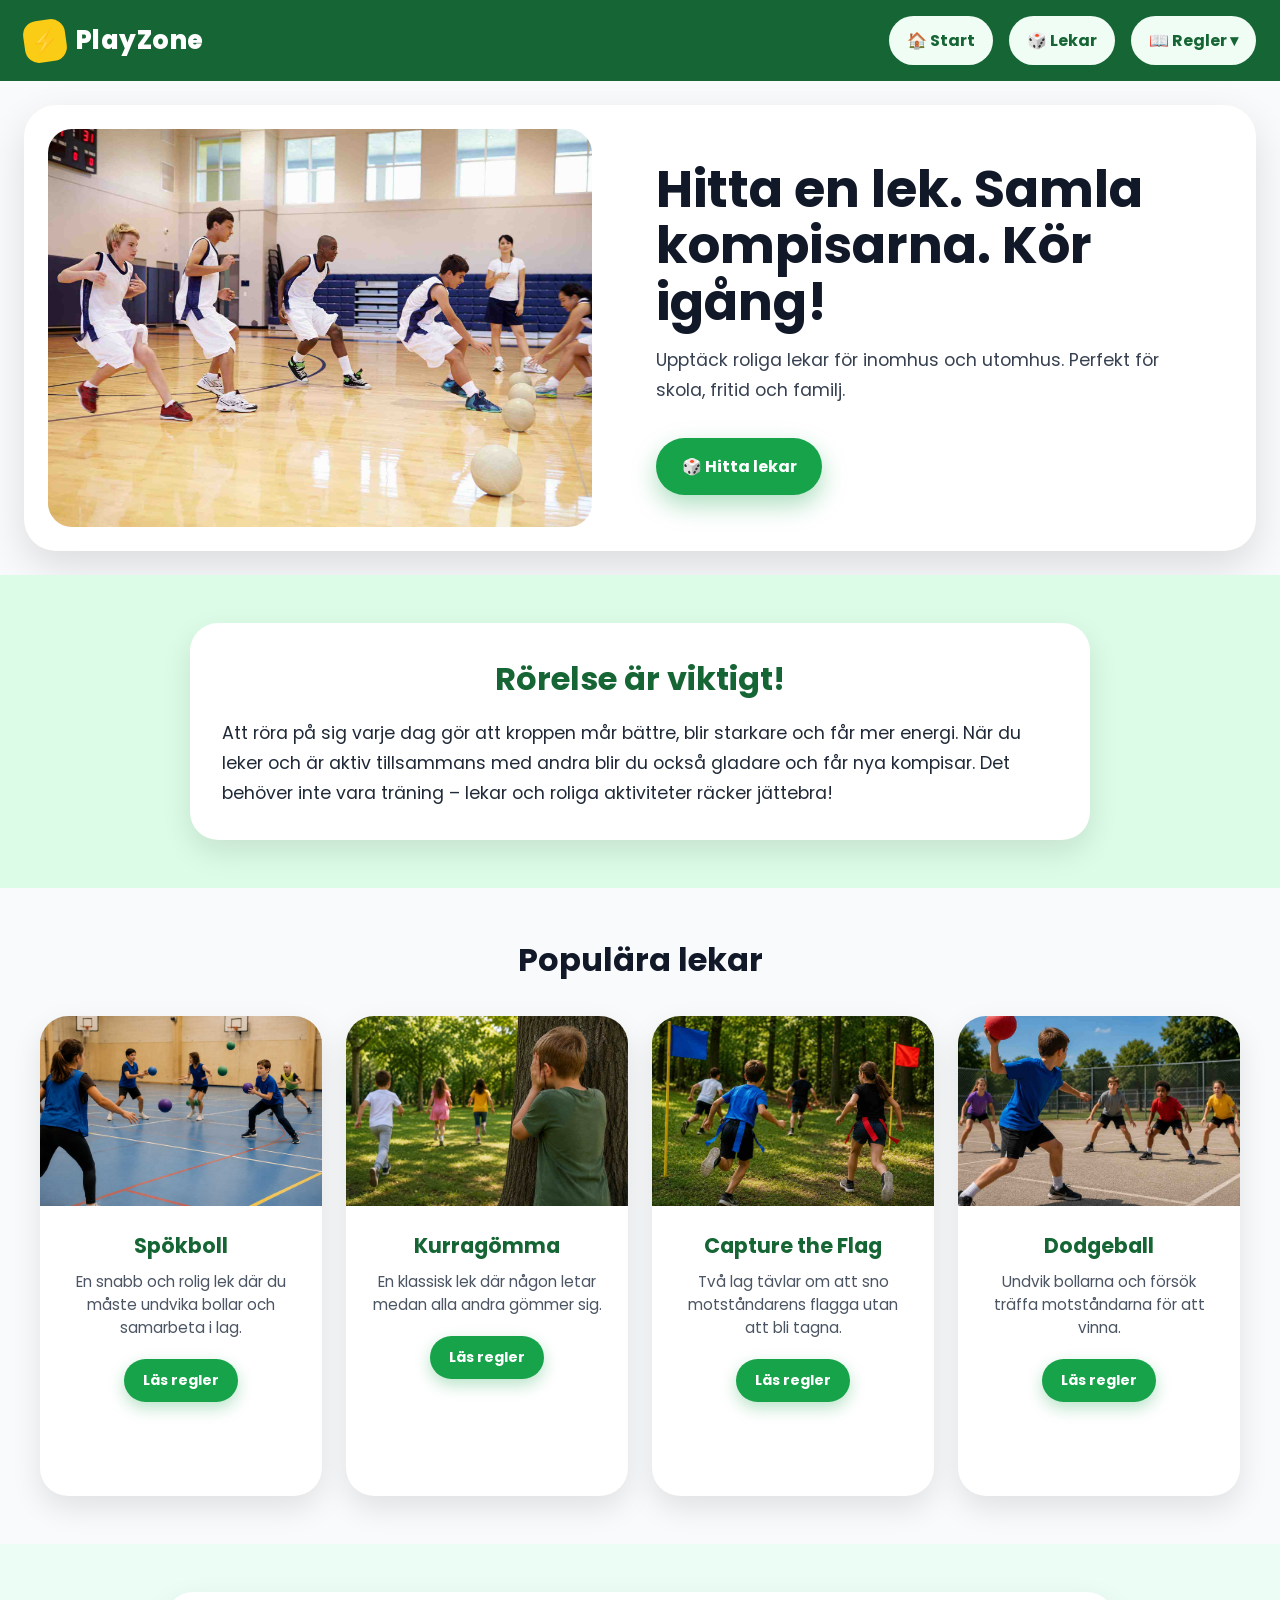
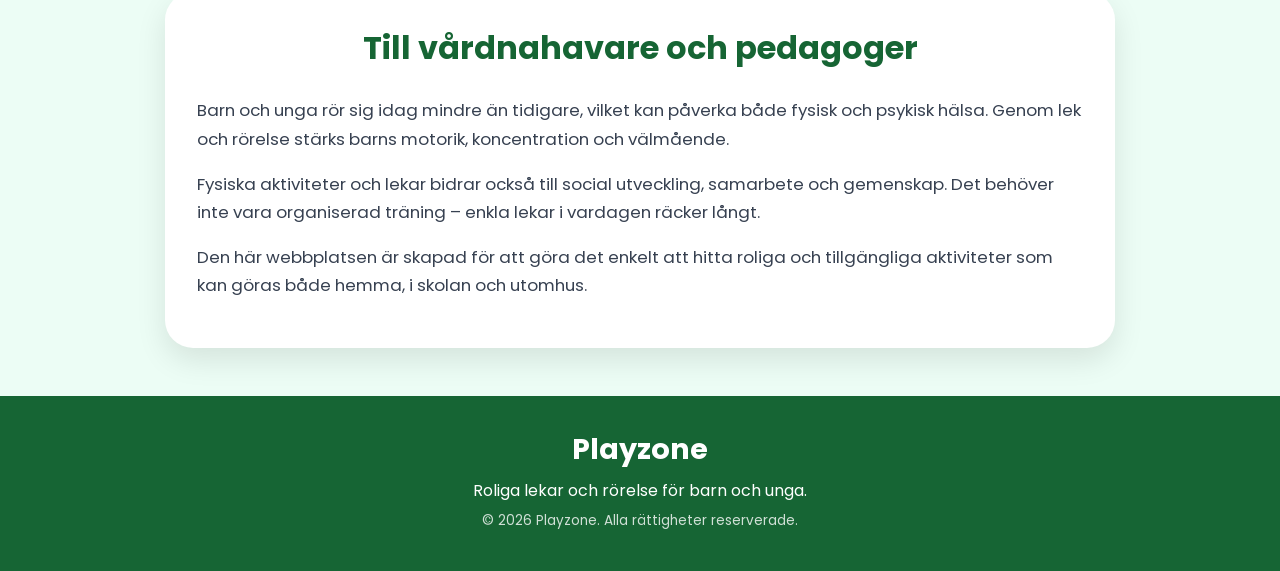
==== commit 468be6f3: "lite nya ändringar" ====
--- a/index.html
+++ b/index.html
@@ -123,7 +123,7 @@
 
         <section class="parents-section">
             <div class="parents-box">
-                <h2>Till föräldrar och vårdnadshavare</h2>
+                <h2>Till vårdnahavare och pedagoger</h2>
 
                 <p>
                     Barn och unga rör sig idag mindre än tidigare, vilket kan påverka både fysisk och psykisk hälsa.
@@ -146,12 +146,12 @@
 
     <footer class="footer">
         <div class="footer-content">
-            <h3>Rörelselabbet</h3>
+            <h3>Playzone</h3>
 
             <p>Roliga lekar och rörelse för barn och unga.</p>
 
             <p class="small-text">
-                © 2026 Rörelselabbet. Alla rättigheter reserverade.
+                © 2026 Playzone. Alla rättigheter reserverade.
             </p>
         </div>
     </footer>
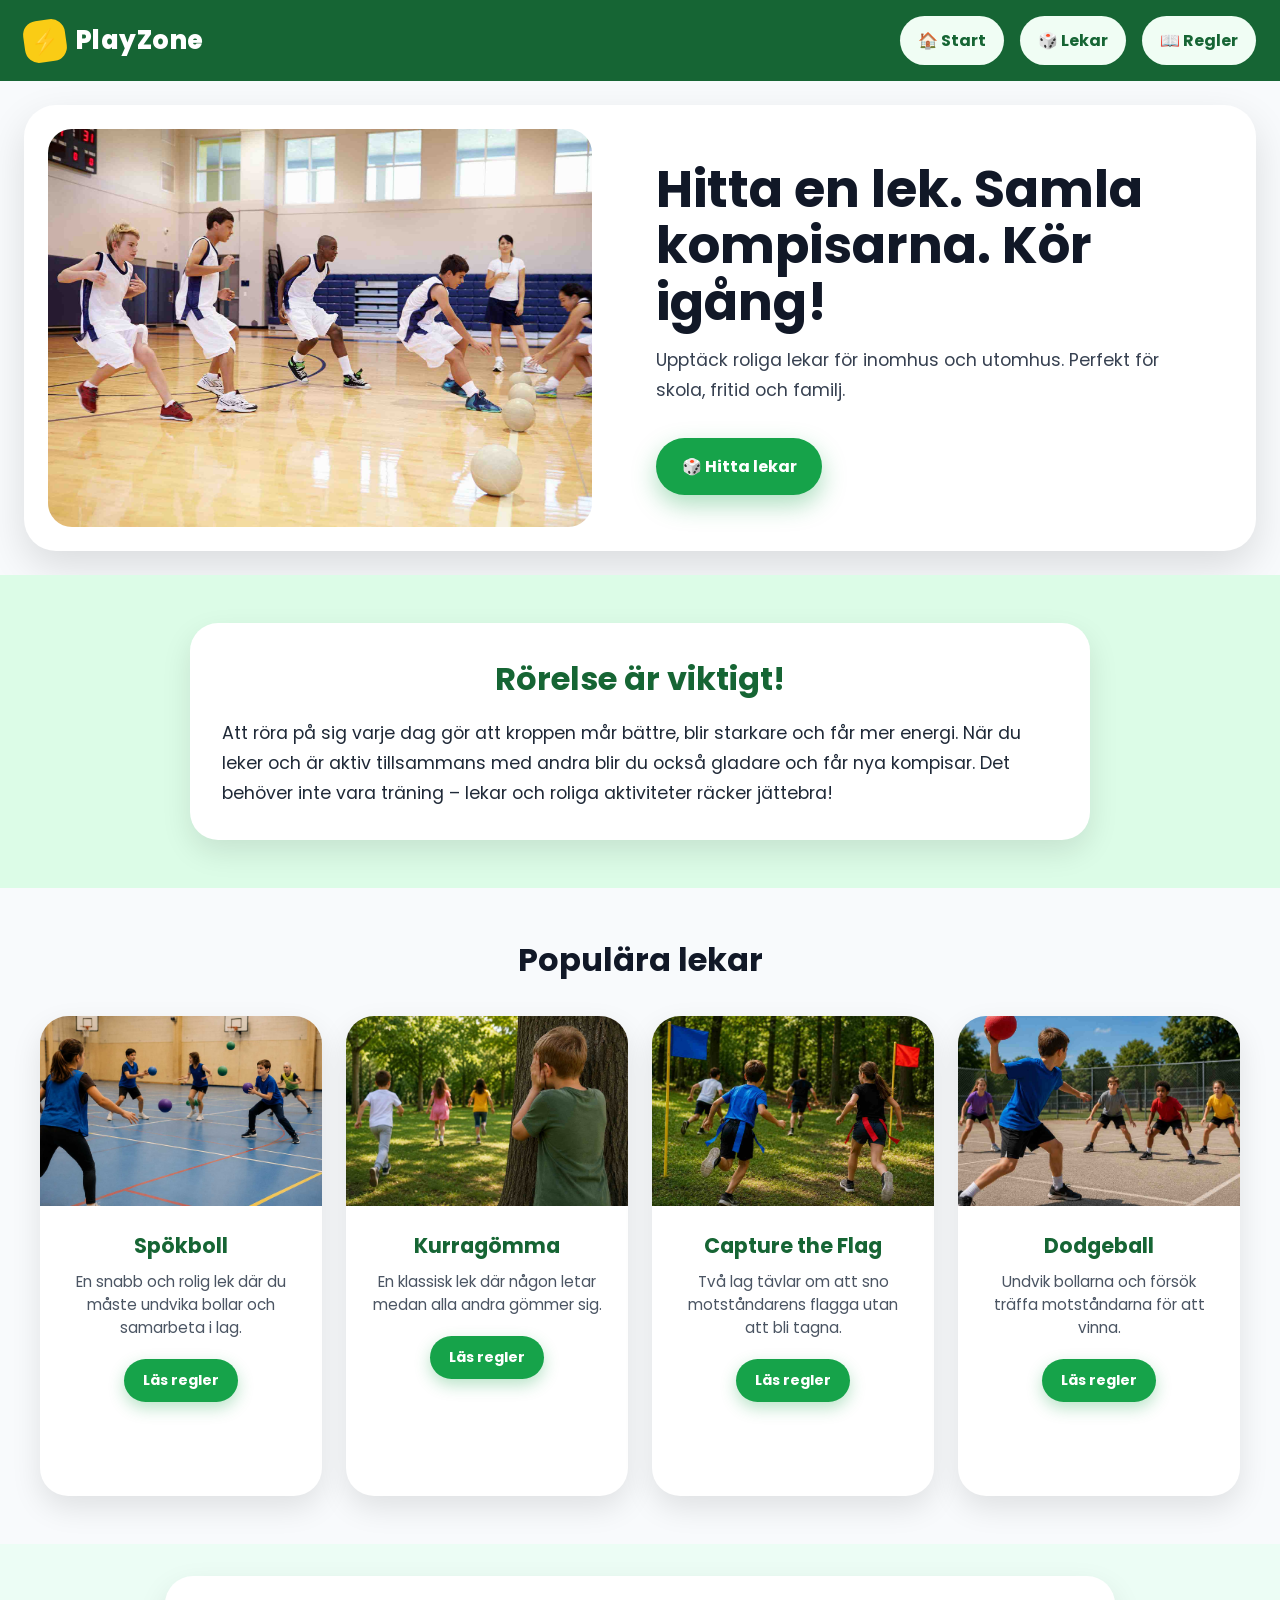
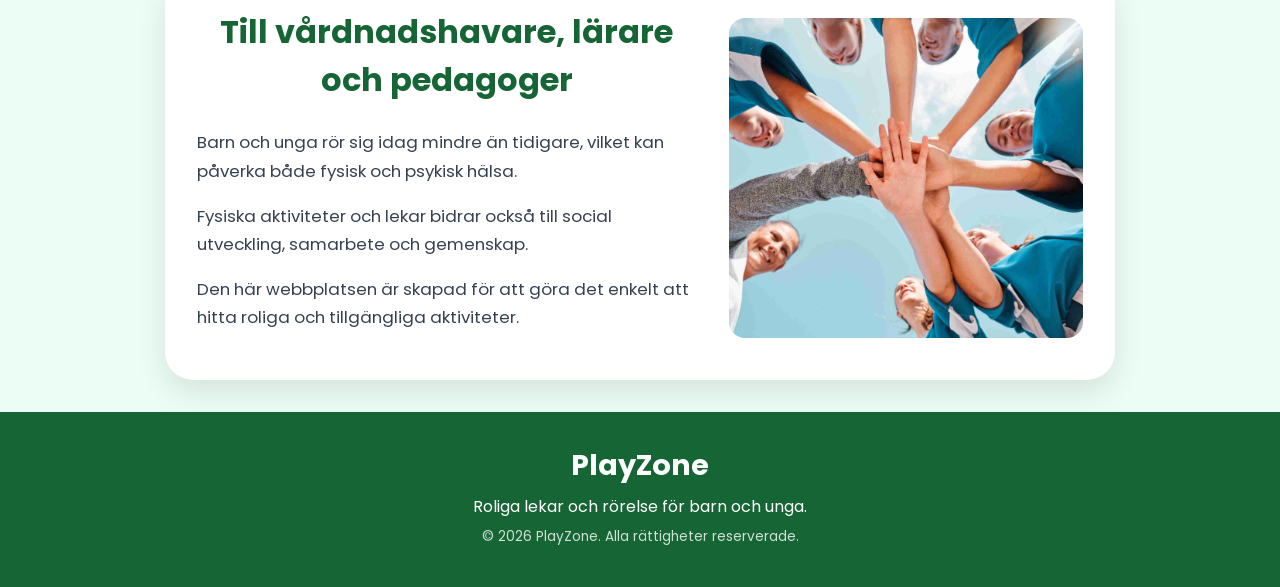
==== commit a7779cd7: "Ytterligare ändringar" ====
--- a/index.html
+++ b/index.html
@@ -8,153 +8,150 @@
     <link rel="preconnect" href="https://fonts.googleapis.com">
     <link rel="preconnect" href="https://fonts.gstatic.com" crossorigin>
     <link href="https://fonts.googleapis.com/css2?family=Poppins:wght@400;500;600;700&display=swap" rel="stylesheet">
-
     <link rel="stylesheet" href="css/index.style.css">
 </head>
-
 <body>
 
-    <nav>
-        <div class="logo">
-            <span class="logo-icon">⚡</span>
-            <span class="logo-text">PlayZone</span>
-        </div>
+<nav>
+    <a href="index.html" class="logo">
+        <span class="logo-icon">⚡</span>
+        <span class="logo-text">PlayZone</span>
+    </a>
 
-        <input type="checkbox" id="menu-toggle">
+    <input type="checkbox" id="menu-toggle">
 
-        <div class="nav-links">
-            <a href="index.html">🏠 Start</a>
-            <a href="lekar.html">🎲 Lekar</a>
+    <label for="menu-toggle" class="menu-btn">
+        ☰
+    </label>
 
-            <div class="dropdown">
-                <details class="dropdown-menu">
-                    <summary>📖 Regler ▾</summary>
-                    <a href="spokboll.html">Spökboll</a>
-                    <a href="kurragomma.html">Kurragömma</a>
-                    <a href="capturetheflagg.html">Capture the Flag</a>
-                    <a href="dogdeball.html">Dodgeball</a>
-                    <a href="stafett.html">Stafett</a>
-                    <a href="tagen.html">Tagen</a>
-                    <a href="king.html">King</a>
-                    <a href="hinderbana.html">Hinderbana</a>
-                </details>
+    <div class="nav-links">
+        <a href="index.html">🏠 Start</a>
+        <a href="lekar.html">🎲 Lekar</a>
+
+        <details class="dropdown-menu">
+            <summary>📖 Regler</summary>
+            <a href="spokboll.html">Spökboll</a>
+            <a href="kurragomma.html">Kurragömma</a>
+            <a href="capturetheflagg.html">Capture the Flag</a>
+            <a href="dogdeball.html">Dodgeball</a>
+            <a href="stafett.html">Stafett</a>
+            <a href="tagen.html">Tagen</a>
+            <a href="king.html">King</a>
+            <a href="hinderbana.html">Hinderbana</a>
+        </details>
+    </div>
+</nav>
+
+<main>
+    <section class="hero">
+        <div class="hero-split">
+            <div class="hero-image">
+                <img src="images/startsida.jpg" alt="Barn som leker">
+            </div>
+
+            <div class="hero-text">
+                <h1>Hitta en lek. Samla kompisarna. Kör igång!</h1>
+
+                <p>
+                    Upptäck roliga lekar för inomhus och utomhus.
+                    Perfekt för skola, fritid och familj.
+                </p>
+
+                <a href="lekar.html" class="hero-btn">🎲 Hitta lekar</a>
             </div>
         </div>
-    </nav>
+    </section>
 
-    <main>
+    <section class="info-section">
+        <div class="info-box">
+            <h2>Rörelse är viktigt!</h2>
 
-        <section class="hero">
-            <div class="hero-split">
+            <p>
+                Att röra på sig varje dag gör att kroppen mår bättre, blir starkare och får mer energi.
+                När du leker och är aktiv tillsammans med andra blir du också gladare och får nya kompisar.
+                Det behöver inte vara träning – lekar och roliga aktiviteter räcker jättebra!
+            </p>
+        </div>
+    </section>
 
-                <div class="hero-image">
-                    <img src="images/startsida.jpg" alt="Barn som leker">
+    <section class="cards-section">
+        <h2>Populära lekar</h2>
+
+        <div class="cards-grid">
+            <div class="card">
+                <img src="images/spokboll.jpg" alt="Spökboll">
+
+                <div class="card-content">
+                    <h3>Spökboll</h3>
+                    <p>En snabb och rolig lek där du måste undvika bollar och samarbeta i lag.</p>
+                    <a href="spokboll.html" class="game-btn">Läs regler</a>
+                </div>
+            </div>
+
+            <div class="card">
+                <img src="images/kurragomma.jpg" alt="Kurragömma">
+
+                <div class="card-content">
+                    <h3>Kurragömma</h3>
+                    <p>En klassisk lek där någon letar medan alla andra gömmer sig.</p>
+                    <a href="kurragomma.html" class="game-btn">Läs regler</a>
+                </div>
+            </div>
+
+            <div class="card">
+                <img src="images/capturetheflagg.jpg" alt="Capture the Flag">
+
+                <div class="card-content">
+                    <h3>Capture the Flag</h3>
+                    <p>Två lag tävlar om att sno motståndarens flagga utan att bli tagna.</p>
+                    <a href="capturetheflagg.html" class="game-btn">Läs regler</a>
+                </div>
+            </div>
+
+            <div class="card">
+                <img src="images/dogdeball.jpg" alt="Dodgeball">
+
+                <div class="card-content">
+                    <h3>Dodgeball</h3>
+                    <p>Undvik bollarna och försök träffa motståndarna för att vinna.</p>
+                    <a href="dogdeball.html" class="game-btn">Läs regler</a>
+                </div>
+            </div>
+        </div>
+    </section>
+
+    <section class="parents-section">
+        <div class="parents-box">
+            <div class="parents-content">
+                <div class="parents-text">
+                    <h2>Till vårdnadshavare, lärare och pedagoger</h2>
+
+                    <p>Barn och unga rör sig idag mindre än tidigare, vilket kan påverka både fysisk och psykisk hälsa.</p>
+
+                    <p>Fysiska aktiviteter och lekar bidrar också till social utveckling, samarbete och gemenskap.</p>
+
+                    <p>Den här webbplatsen är skapad för att göra det enkelt att hitta roliga och tillgängliga aktiviteter.</p>
                 </div>
 
-                <div class="hero-text">
-                    <h1>Hitta en lek. Samla kompisarna. Kör igång!</h1>
+                <img src="images/vuxna.jpg"
+                     alt="Barn som leker och rör sig utomhus"
+                     class="parents-image">
+            </div>
+        </div>
+    </section>
+</main>
 
-                    <p>
-                        Upptäck roliga lekar för inomhus och utomhus.
-                        Perfekt för skola, fritid och familj.
-                    </p>
+<footer class="footer">
+    <div class="footer-content">
+        <h3>PlayZone</h3>
 
-                    <a href="lekar.html" class="hero-btn">🎲 Hitta lekar</a>
-                </div>
+        <p>Roliga lekar och rörelse för barn och unga.</p>
 
-            </div>
-        </section>
-
-        <section class="info-section">
-            <div class="info-box">
-                <h2>Rörelse är viktigt!</h2>
-
-                <p>
-                    Att röra på sig varje dag gör att kroppen mår bättre, blir starkare och får mer energi.
-                    När du leker och är aktiv tillsammans med andra blir du också gladare och får nya kompisar.
-                    Det behöver inte vara träning – lekar och roliga aktiviteter räcker jättebra!
-                </p>
-            </div>
-        </section>
-
-        <section class="cards-section">
-            <h2>Populära lekar</h2>
-
-            <div class="cards-grid">
-
-                <div class="card">
-                    <img src="images/spokboll.jpg" alt="Spökboll">
-                    <div class="card-content">
-                        <h3>Spökboll</h3>
-                        <p>En snabb och rolig lek där du måste undvika bollar och samarbeta i lag.</p>
-                        <a href="spokboll.html" class="game-btn">Läs regler</a>
-                    </div>
-                </div>
-
-                <div class="card">
-                    <img src="images/kurragomma.jpg" alt="Kurragömma">
-                    <div class="card-content">
-                        <h3>Kurragömma</h3>
-                        <p>En klassisk lek där någon letar medan alla andra gömmer sig.</p>
-                        <a href="kurragomma.html" class="game-btn">Läs regler</a>
-                    </div>
-                </div>
-
-                <div class="card">
-                    <img src="images/capturetheflagg.jpg" alt="Capture the Flag">
-                    <div class="card-content">
-                        <h3>Capture the Flag</h3>
-                        <p>Två lag tävlar om att sno motståndarens flagga utan att bli tagna.</p>
-                        <a href="capturetheflagg.html" class="game-btn">Läs regler</a>
-                    </div>
-                </div>
-
-                <div class="card">
-                    <img src="images/dogdeball.jpg" alt="Dodgeball">
-                    <div class="card-content">
-                        <h3>Dodgeball</h3>
-                        <p>Undvik bollarna och försök träffa motståndarna för att vinna.</p>
-                        <a href="dogdeball.html" class="game-btn">Läs regler</a>
-                    </div>
-                </div>
-
-            </div>
-        </section>
-
-        <section class="parents-section">
-            <div class="parents-box">
-                <h2>Till vårdnahavare och pedagoger</h2>
-
-                <p>
-                    Barn och unga rör sig idag mindre än tidigare, vilket kan påverka både fysisk och psykisk hälsa.
-                    Genom lek och rörelse stärks barns motorik, koncentration och välmående.
-                </p>
-
-                <p>
-                    Fysiska aktiviteter och lekar bidrar också till social utveckling, samarbete och gemenskap.
-                    Det behöver inte vara organiserad träning – enkla lekar i vardagen räcker långt.
-                </p>
-
-                <p>
-                    Den här webbplatsen är skapad för att göra det enkelt att hitta roliga och tillgängliga aktiviteter
-                    som kan göras både hemma, i skolan och utomhus.
-                </p>
-            </div>
-        </section>
-
-    </main>
-
-    <footer class="footer">
-        <div class="footer-content">
-            <h3>Playzone</h3>
-
-            <p>Roliga lekar och rörelse för barn och unga.</p>
-
-            <p class="small-text">
-                © 2026 Playzone. Alla rättigheter reserverade.
-            </p>
-        </div>
-    </footer>
+        <p class="small-text">
+            © 2026 PlayZone. Alla rättigheter reserverade.
+        </p>
+    </div>
+</footer>
 
 </body>
 </html>
--- a/css/index.style.css
+++ b/css/index.style.css
@@ -28,6 +28,11 @@
     gap: 0.6rem;
     color: white;
     font-weight: 800;
+    text-decoration: none;
+}
+
+.logo:hover {
+    opacity: 0.9;
 }
 
 .logo-icon {
@@ -121,6 +126,37 @@
     border-radius: 12px;
     font-weight: 600;
     margin-top: 0.3rem;
+}
+
+/* DESKTOP */
+@media (min-width: 768px) {
+    .menu-btn {
+        display: none;
+    }
+
+    .nav-links {
+        display: flex;
+        width: auto;
+        flex-direction: row;
+        align-items: center;
+        gap: 1rem;
+        margin-top: 0;
+    }
+}
+
+/* MOBILE */
+@media (max-width: 767px) {
+    .menu-btn {
+        display: block;
+    }
+
+    .nav-links {
+        display: none;
+    }
+
+    #menu-toggle:checked ~ .nav-links {
+        display: flex;
+    }
 }
 
 /* HERO */
@@ -303,10 +339,10 @@
     transform: translateY(-2px);
 }
 
-/* FÖRÄLDRAR */
+/* vuxna */
 
 .parents-section {
-    padding: 3rem 1.5rem;
+    padding: 2rem 1rem;
     background: #ECFDF5;
 }
 
@@ -334,6 +370,56 @@
     color: #374151;
 }
 
+.parents-content {
+    display: flex;
+    flex-direction: column;
+    gap: 2rem;
+}
+
+.parents-text {
+    flex: 1;
+}
+
+.parents-image {
+    width: 100%;
+    height: 250px;
+    object-fit: cover;
+    border-radius: 16px;
+    display: block;
+}
+
+/* Mobil */
+@media (max-width: 767px) {
+    .parents-image {
+        order: 1;
+    }
+
+    .parents-text {
+        order: 2;
+    }
+}
+
+/* iPad + Desktop */
+@media (min-width: 768px) {
+    .parents-content {
+        flex-direction: row;
+        align-items: center;
+        justify-content: space-between;
+    }
+
+    .parents-text {
+        order: 1;
+        width: 55%;
+    }
+
+    .parents-image {
+        order: 2;
+        width: 40%;
+        max-width: 400px;
+        height: 320px;
+    }
+}
+
 /* FOOTER */
 
 .footer {
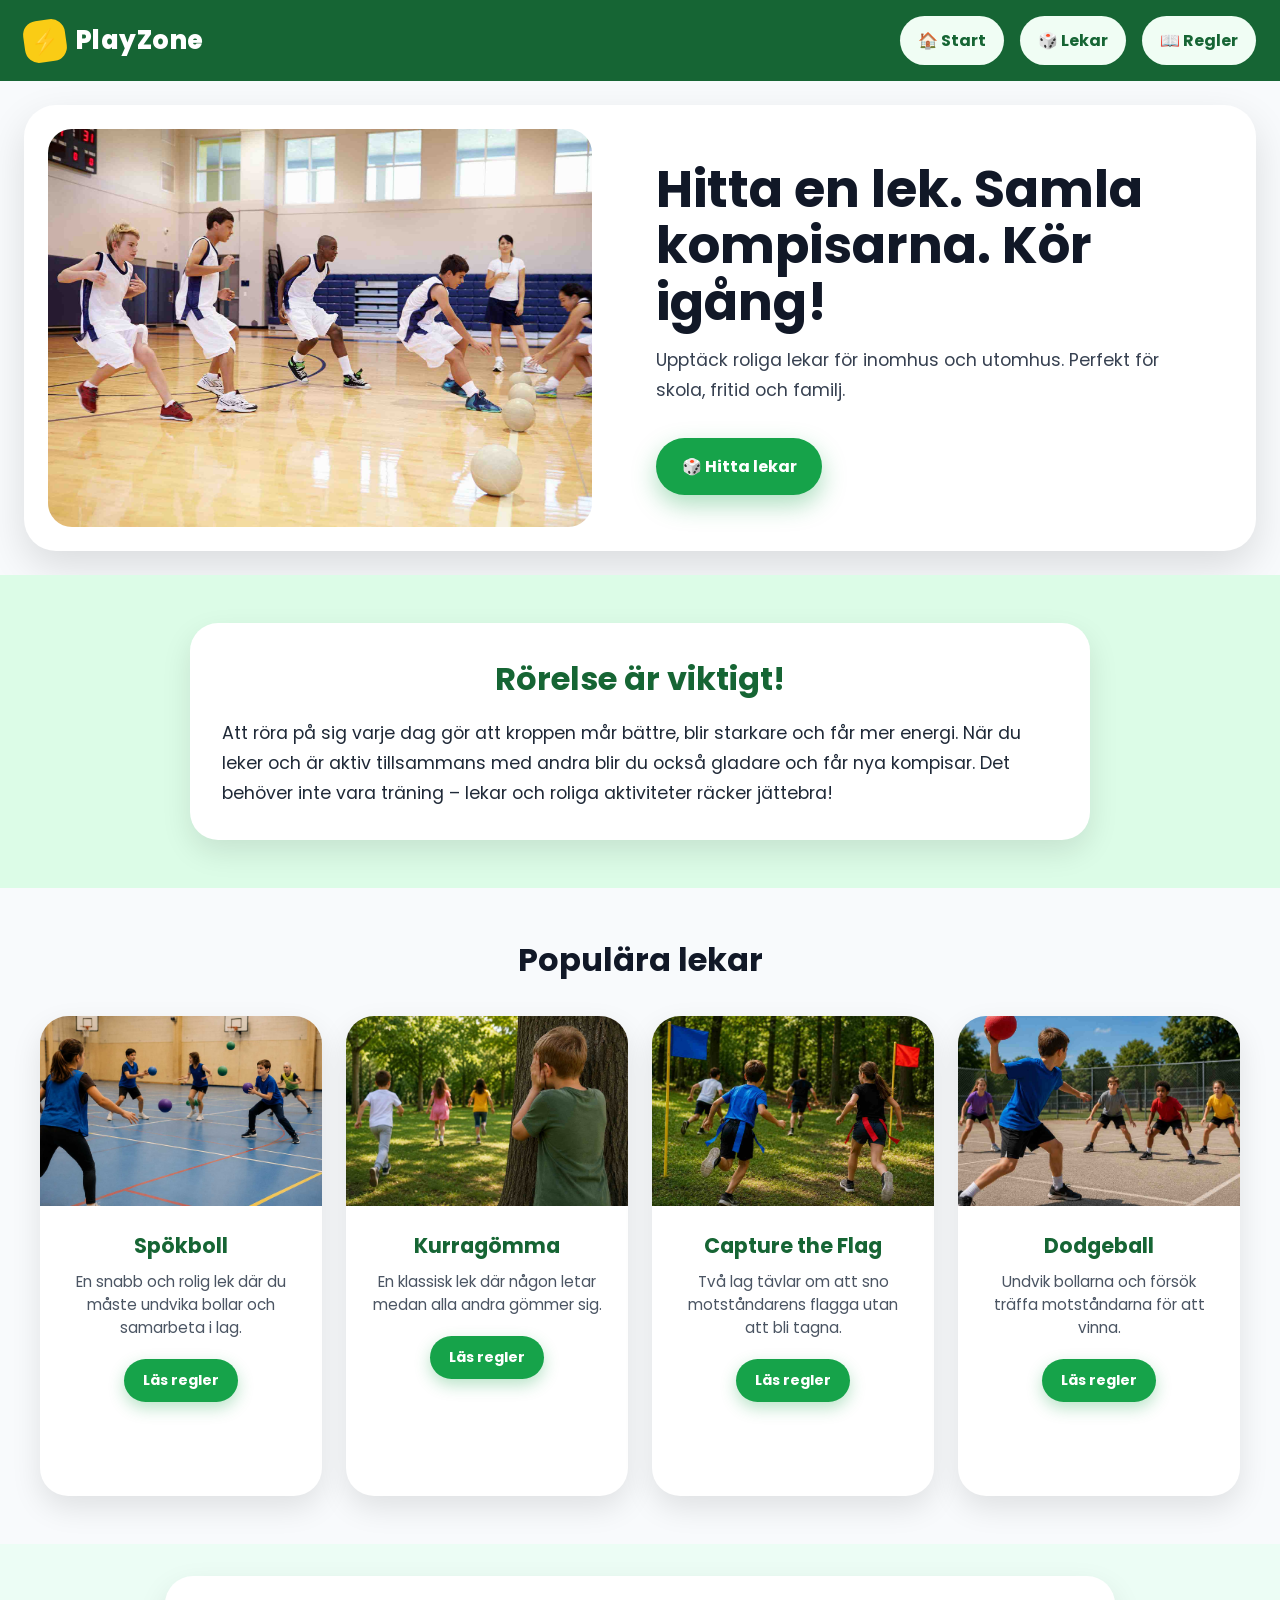
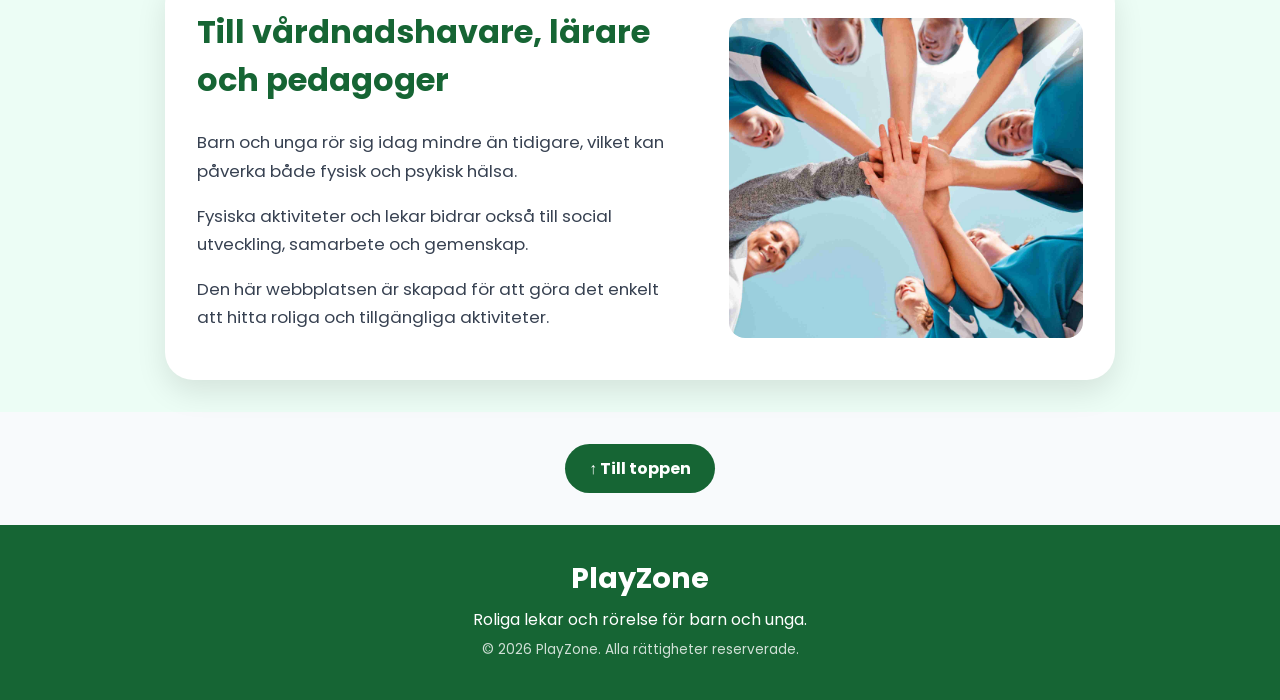
==== commit 2e266de8: "footer och vuxna" ====
--- a/index.html
+++ b/index.html
@@ -11,6 +11,7 @@
     <link rel="stylesheet" href="css/index.style.css">
 </head>
 <body>
+    <body id="top"></body>
 
 <nav>
     <a href="index.html" class="logo">
@@ -141,6 +142,10 @@
     </section>
 </main>
 
+<div class="top-container">
+    <a href="#top" class="top-btn">↑ Till toppen</a>
+</div>
+
 <footer class="footer">
     <div class="footer-content">
         <h3>PlayZone</h3>
--- a/css/index.style.css
+++ b/css/index.style.css
@@ -355,13 +355,6 @@
     box-shadow: 0 12px 30px rgba(0, 0, 0, 0.10);
 }
 
-.parents-box h2 {
-    text-align: center;
-    margin-bottom: 1.5rem;
-    font-size: 2rem;
-    color: #166534;
-}
-
 .parents-box p {
     text-align: left;
     margin-bottom: 1rem;
@@ -377,7 +370,7 @@
 }
 
 .parents-text {
-    flex: 1;
+    width: 100%;
 }
 
 .parents-image {
@@ -390,6 +383,7 @@
 
 /* Mobil */
 @media (max-width: 767px) {
+
     .parents-image {
         order: 1;
     }
@@ -397,10 +391,18 @@
     .parents-text {
         order: 2;
     }
+
+    .parents-box h2 {
+        text-align: center;
+        margin-bottom: 1.5rem;
+        font-size: 2rem;
+        color: #166534;
+    }
 }
 
 /* iPad + Desktop */
 @media (min-width: 768px) {
+
     .parents-content {
         flex-direction: row;
         align-items: center;
@@ -417,6 +419,13 @@
         width: 40%;
         max-width: 400px;
         height: 320px;
+    }
+
+    .parents-box h2 {
+        text-align: left;
+        margin-bottom: 1.5rem;
+        font-size: 2rem;
+        color: #166534;
     }
 }
 
@@ -520,4 +529,27 @@
     .cards-grid {
         grid-template-columns: repeat(4, 1fr);
     }
+}
+
+/* till toppen */
+
+.top-container {
+    text-align: center;
+    margin: 2rem 0;
+}
+
+.top-btn {
+    display: inline-block;
+    background: #166534;
+    color: white;
+    text-decoration: none;
+    padding: 12px 24px;
+    border-radius: 999px;
+    font-weight: 700;
+    transition: 0.2s;
+}
+
+.top-btn:hover {
+    background: #15803D;
+    transform: translateY(-2px);
 }
